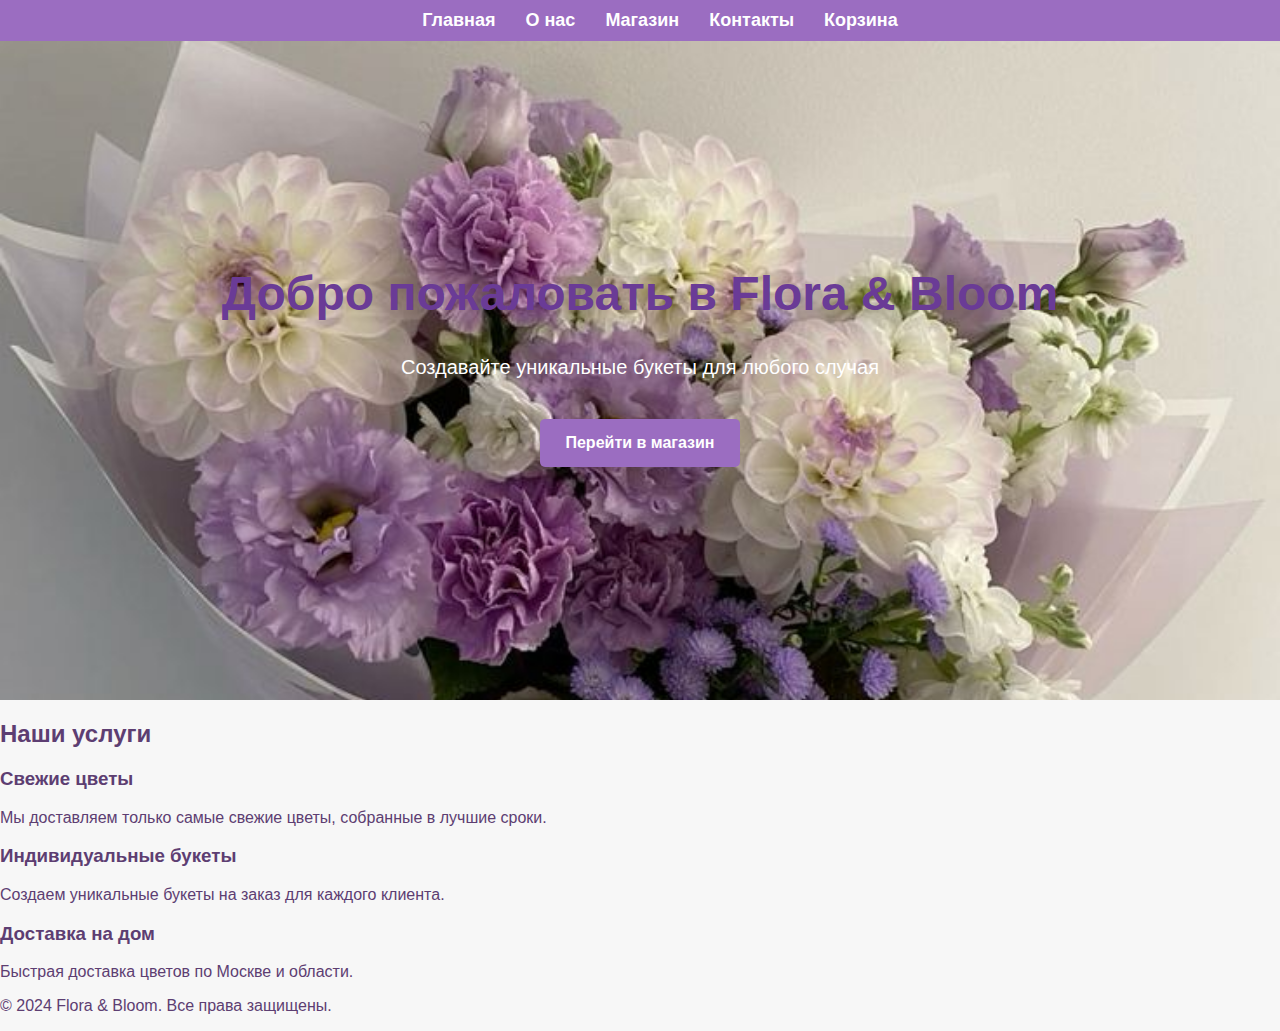
==== index.html @ 8e649295 "убрала иконки" ====
<!DOCTYPE html>
<html lang="ru">
<head>
    <meta charset="UTF-8">
    <meta name="viewport" content="width=device-width, initial-scale=1.0">
    <title>Flora & Bloom</title>
    <link rel="stylesheet" href="styles.css">
</head>
<body>

    <!-- Навигационная панель -->
    <nav>
        <ul>
            <li><a href="index.html">Главная</a></li>
            <li><a href="about.html">О нас</a></li>
            <li><a href="shop.html">Магазин</a></li>
            <li><a href="contact.html">Контакты</a></li>
            <li><a href="cart.html">Корзина</a></li>
        </ul>
    </nav>

    <!-- Главная секция с фоновым изображением -->
    <section class="hero">
        <h1>Добро пожаловать в Flora & Bloom</h1>
        <p>Создавайте уникальные букеты для любого случая</p>
        <a href="shop.html" class="shop-now">Перейти в магазин</a>
    </section>

    <!-- Ваши услуги -->
    <section class="services">
        <h2>Наши услуги</h2>
        <div class="service-item">
            <h3>Свежие цветы</h3>
            <p>Мы доставляем только самые свежие цветы, собранные в лучшие сроки.</p>
        </div>
        <div class="service-item">
            <h3>Индивидуальные букеты</h3>
            <p>Создаем уникальные букеты на заказ для каждого клиента.</p>
        </div>
        <div class="service-item">
            <h3>Доставка на дом</h3>
            <p>Быстрая доставка цветов по Москве и области.</p>
        </div>
    </section>

    <footer>
        <p>&copy; 2024 Flora & Bloom. Все права защищены.</p>
    </footer>

</body>
</html>
---- styles.css ----
/* Общие стили для всех страниц */
body {
    font-family: 'Arial', sans-serif;
    margin: 0;
    padding: 0;
    background-color: #f7f7f7;
    color: #5d3e72; /* Мягкий фиолетовый для текста */
}

/* Стиль для навигационной панели */
nav {
    background-color: #9b6dc1; /* Лавандовый фон */
    padding: 10px 20px;
    position: fixed;
    top: 0;
    left: 0;
    width: 100%;
    z-index: 1000; /* Чтобы панель всегда была сверху */
}

nav ul {
    list-style-type: none;
    padding: 0;
    margin: 0;
    display: flex;
    justify-content: center; /* Центрируем элементы */
}

nav ul li {
    margin: 0 15px;
}

nav ul li a {
    color: white;
    text-decoration: none;
    font-size: 18px;
    font-weight: bold;
    transition: color 0.3s ease; /* Плавный переход для цвета */
}

nav ul li a:hover {
    color: #e8d9f1; /* Цвет ссылки при наведении */
}

/* Главная страница */
.hero {
    text-align: center;
    padding: 100px 20px;
    background-image: url('images/flowers-hero.jpg');
    background-size: cover;
    background-position: center;
    color: white;
    min-height: 500px;
    display: flex;
    justify-content: center;
    align-items: center;
    flex-direction: column;
}

.hero h1 {
    font-size: 48px;
    color: #6a3b96;
    margin-bottom: 15px;
}

.hero p {
    font-size: 20px;
    margin-bottom: 20px;
}

.hero .shop-now {
    text-decoration: none;
    background-color: #9b6dc1;
    padding: 15px 25px;
    color: white;
    font-weight: bold;
    border-radius: 5px;
    margin-top: 20px;
    transition: background-color 0.3s ease;
}

.hero .shop-now:hover {
    background-color: #7f5ca6;
}

/* Секция магазина */
.store {
    display: grid;
    grid-template-columns: repeat(auto-fill, minmax(280px, 1fr));
    gap: 20px;
    padding: 60px 20px;
    background-color: #f7f7f7;
}

.product-card {
    background-color: white;
    border-radius: 15px;
    box-shadow: 0 8px 20px rgba(0, 0, 0, 0.1);
    overflow: hidden;
    transition: transform 0.3s ease, box-shadow 0.3s ease, filter 0.3s ease;
    cursor: pointer;
}

.product-card:hover {
    transform: translateY(-10px); /* Легкое поднятие */
    box-shadow: 0 12px 30px rgba(0, 0, 0, 0.15); /* Усиленная тень */
    filter: brightness(1.1); /* Немного увеличиваем яркость */
}

.product-card img {
    width: 100%;
    height: 250px;
    object-fit: cover;
    transition: transform 0.3s ease;
}

.product-card:hover img {
    transform: scale(1.05); /* Легкое увеличение изображения при наведении */
}

.product-card .product-info {
    padding: 20px;
    text-align: center;
}

.product-card h3 {
    font-size: 22px;
    color: #6a3b96;
    margin-bottom: 10px;
    transition: color 0.3s ease;
}

.product-card h3:hover {
    color: #7f5ca6;
}

.product-card p {
    font-size: 18px;
    color: #5d3e72;
    margin-bottom: 15px;
}

.product-card .price {
    font-size: 20px;
    color: #9b6dc1;
    font-weight: bold;
    margin-bottom: 15px;
}

.product-card button {
    background-color: #9b6dc1;
    color: white;
    padding: 12px 20px;
    font-size: 16px;
    border: none;
    border-radius: 5px;
    width: 100%;
    cursor: pointer;
    transition: background-color 0.3s ease, transform 0.3s ease;
}

.product-card button:hover {
    background-color: #7f5ca6;
    transform: scale(1.05);
}

/* Секция отзывов */
.reviews {
    background-color: #f9f1ff;
    padding: 60px 20px;
    text-align: center;
}

.reviews h2 {
    font-size: 36px;
    color: #6a3b96;
    margin-bottom: 40px;
}

.review-card {
    background-color: white;
    padding: 30px;
    margin: 20px;
    border-radius: 12px;
    box-shadow: 0 6px 15px rgba(0, 0, 0, 0.1);
    transition: transform 0.3s ease, box-shadow 0.3s ease;
}

.review-card:hover {
    transform: translateY(-10px);
    box-shadow: 0 10px 20px rgba(0, 0, 0, 0.2);
}

.review-card .review-text {
    font-size: 18px;
    color: #5d3e72;
    margin-bottom: 20px;
}

.review-card .review-author {
    font-size: 20px;
    color: #6a3b96;
    font-weight: bold;
}

/* Стили для корзины */
.cart {
    padding: 40px;
    text-align: center;
}

.cart-item {
    margin: 10px 0;
}

.cart-item button {
    background-color: #e8d9f1;
    color: #6a3b96;
    border: none;
    padding: 10px;
    cursor: pointer;
    border-radius: 5px;
}

.cart-item button:hover {
    background-color: #d1b6e7;
}

/* Общий стиль для кнопок */
button {
    border: none;
    outline: none;
}

/* Анимации для кнопок */
button:hover {
    transform: scale(1.05);
    transition: all 0.3s ease-in-out;
}

/* Стили для страницы контактов */
.contact {
    padding: 40px;
    text-align: center;
}

.contact h1 {
    font-size: 36px;
    color: #6a3b96;
}

.contact form {
    display: block;
    width: 300px;
    margin: 0 auto;
    background-color: #f9f1ff;
    padding: 20px;
    border-radius: 8px;
    box-shadow: 0 4px 8px rgba(0, 0, 0, 0.1);
}

.contact label {
    font-size: 16px;
    color: #6a3b96;
    display: block;
    margin: 10px 0 5px;
}

.contact input, .contact textarea {
    width: 100%;
    padding: 10px;
    margin: 5px 0 20px;
    border: 1px solid #ddd;
    border-radius: 5px;
}

.contact button {
    width: 100%;
    background-color: #9b6dc1;
    color: white;
    padding: 12px;
    border: none;
    cursor: pointer;
    border-radius: 5px;
}

.contact button:hover {
    background-color: #7f5ca6;
}
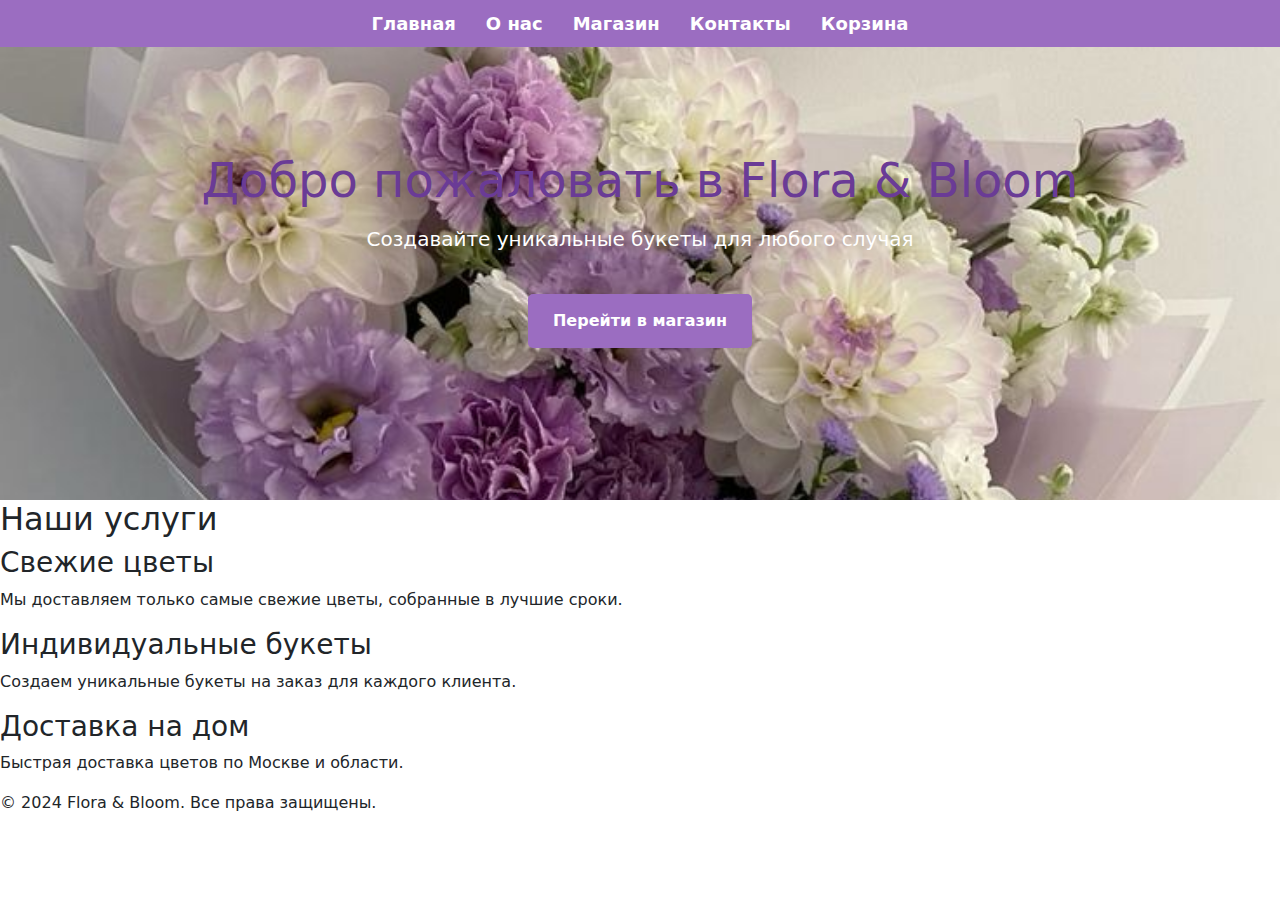
==== commit ff4c9f8d: "добавлен bootstrap" ====
--- a/index.html
+++ b/index.html
@@ -5,6 +5,7 @@
     <meta name="viewport" content="width=device-width, initial-scale=1.0">
     <title>Flora & Bloom</title>
     <link rel="stylesheet" href="styles.css">
+    <link rel="stylesheet" href="css/bootstrap.css">
 </head>
 <body>
 
